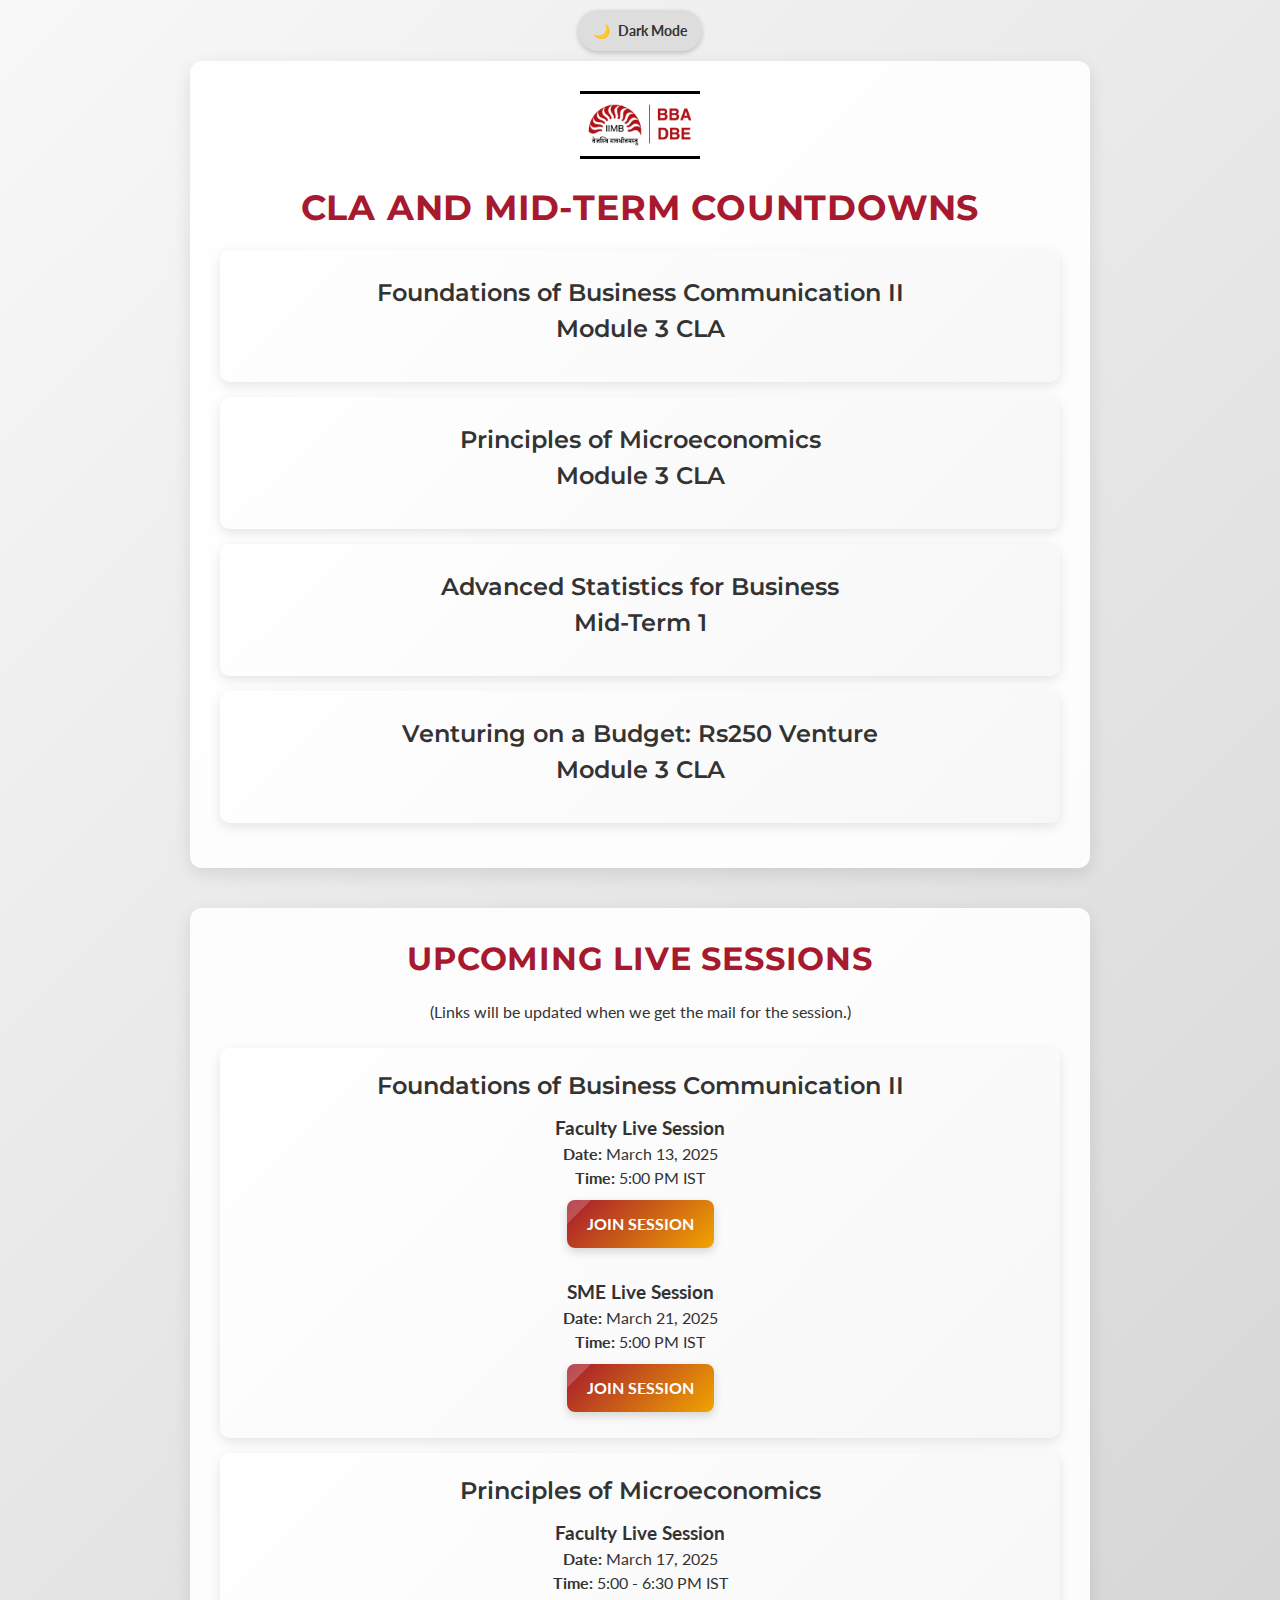
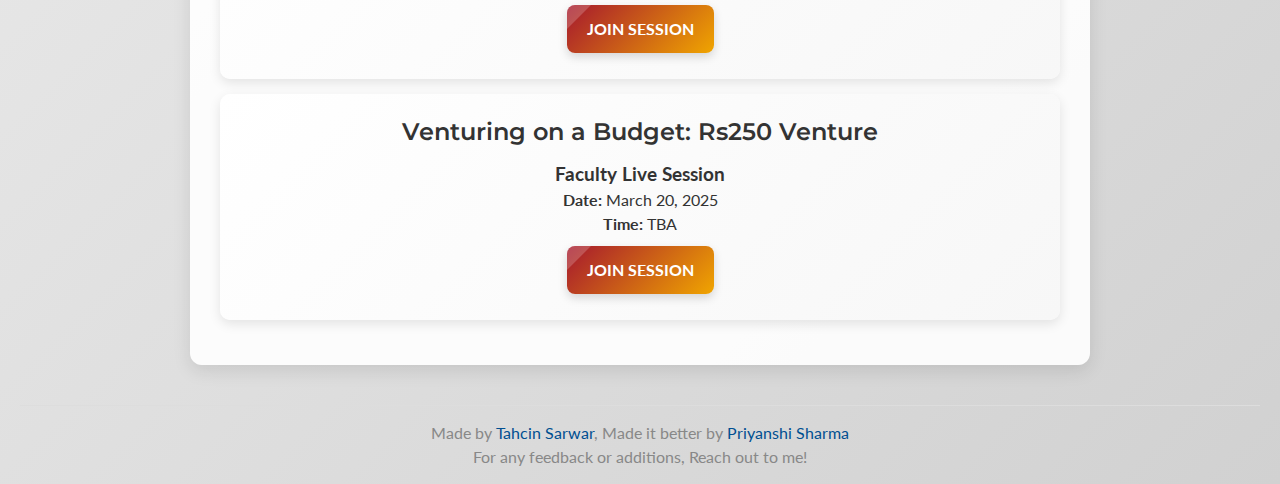
==== index.html @ 7d08bcef "Update index.html" ====
<!DOCTYPE html>
<html lang="en">
<head>
    <meta charset="UTF-8">
    <meta name="viewport" content="width=device-width, initial-scale=1.0">
    <title>Deadline Dash</title>
    <link rel="stylesheet" href="styles.css">
    <link href="https://fonts.googleapis.com/css2?family=Montserrat:wght@500;700&family=Lato:wght@300;400&display=swap" rel="stylesheet">
    <link rel="icon" href="favicon.ico" type="image/x-icon">
    <link rel="apple-touch-icon" sizes="180x180" href="/apple-touch-icon.png">
    <link rel="icon" type="image/png" sizes="32x32" href="/favicon-32x32.png">
    <link rel="icon" type="image/png" sizes="16x16" href="/favicon-16x16.png">
</head>
<body>
    <div class="toggle-container" id="darkModeToggle">
        <span id="toggleIcon">🌙</span> <span id="toggleText">Dark Mode</span>
    </div>    

    <div class="countdown">
        <div class="logo-container">
            <img src="bbadbe.jpg" alt="BBA DBE Logo" class="logo">
        </div>        
        <h1>CLA and Mid-Term Countdowns</h1>
        <div id="countdown1" class="event">
            <h2>Foundations of Business Communication II<br> Module 3 CLA</h2>
            <div id="timer1"></div>
        </div>
        <div id="countdown2" class="event">
            <h2>Principles of Microeconomics<br> Module 3 CLA</h2>
            <div id="timer2"></div>
        </div>
        <div id="countdown3" class="event">
            <h2>Advanced Statistics for Business<br> Mid-Term 1 </h2>
            <div id="timer3"></div>
        </div>
        <div id="countdown4" class="event">
            <h2>Venturing on a Budget: Rs250 Venture<br>Module 3 CLA </h2>
            <div id="timer4"></div>
        </div>
    </div>
    <div class="live-sessions">
        <h1>Upcoming Live Sessions</h1>
        <p>(Links will be updated when we get the mail for the session.)</p><br>
    
        <div class="session">
            <h2>Foundations of Business Communication II </h2>
            <h3>Faculty Live Session </h3>
            <p><strong>Date:</strong> March 13, 2025</p>
            <p><strong>Time:</strong> 5:00 PM IST</p>
            <a href="" target="_blank" class="join-button">Join Session</a><br><br>
            <h3>SME Live Session </h3>
            <p><strong>Date:</strong> March 21, 2025</p>
            <p><strong>Time:</strong> 5:00 PM IST</p>
            <a href="" target="_blank" class="join-button">Join Session</a>
        </div>
    
        <div class="session">
            <h2>Principles of Microeconomics</h2>
            <h3>Faculty Live Session </h3>
            <p><strong>Date:</strong> March 17, 2025</p>
            <p><strong>Time:</strong> 5:00 - 6:30 PM IST</p>
            <a href="" target="_blank" class="join-button">Join Session</a>
        </div>
    
        <div class="session">
            <h2>Venturing on a Budget: Rs250 Venture</h2>
            <h3>Faculty Live Session </h3>
            <p><strong>Date:</strong> March 20, 2025</p>
            <p><strong>Time:</strong> TBA</p>
            <a href="" target="_blank" class="join-button">Join Session</a>
        </div>
    </div>

    <footer>
        Made by <a href="https://www.linkedin.com/in/tahcinsarwar/" target="_blank">Tahcin Sarwar</a>, Made it better by <a href="https://www.linkedin.com/in/priyanshisharma20/" target="_blank">Priyanshi Sharma</a>
        <br> For any feedback or additions, Reach out to me!
    </footer>
    <script>
            window.va = window.va || function () { (window.vaq = window.vaq || []).push(arguments); };
    </script>
    <script defer src="/_vercel/insights/script.js"></script>
    <script src="script.js"></script>
</body>
</html>
---- styles.css ----
/* Global Styles */
* {
    margin: 0;
    padding: 0;
    box-sizing: border-box;
}

body {
    font-family: 'Lato', sans-serif;
    background: linear-gradient(135deg, #f8f8f8, #d1d1d1);
    color: #333;
    text-align: center;
    padding: 0px 20px;
    line-height: 1.5;
    transition: background 0.3s, color 0.3s;
}

/* Dark Mode */
body.dark-mode {
    background: linear-gradient(135deg, #121212, #1a1a1a);
    color: #f5f5f5;
}

/* Logo */
.logo-container {
    margin-bottom: 20px;
}

.logo {
    max-width: 120px;
    height: auto;
}

/* Countdown Container */
.countdown {
    max-width: 900px;
    margin: 0 auto;
    padding: 30px;
    background: rgba(255, 255, 255, 0.9);
    border-radius: 12px;
    box-shadow: 0 6px 18px rgba(0, 0, 0, 0.1);
    text-align: center;
    transition: background 0.3s, box-shadow 0.3s;
}

body.dark-mode .countdown {
    background: rgba(20, 20, 20, 0.9);
    box-shadow: 0 6px 18px rgba(255, 255, 255, 0.1);
}

/* Headings */
h1 {
    font-family: 'Montserrat', sans-serif;
    font-size: 2.2em;
    color: #a6192e;
    margin-bottom: 20px;
    font-weight: 700;
    letter-spacing: 0.8px;
    text-transform: uppercase;
    line-height: 1.3;
}

body.dark-mode h1 {
    color: #f0a500;
}

h2 {
    font-family: 'Montserrat', sans-serif;
    font-size: 1.5em;
    color: #333;
    margin-bottom: 10px;
    font-weight: 600;
}

body.dark-mode h2 {
    color: #f5f5f5;
}

/* Timer */
#timer1, #timer2, #timer3, #timer4 {
    font-size: 1.8em;
    font-weight: 600;
    color: #a6192e;
    letter-spacing: 1px;
    margin-top: 10px;
}

body.dark-mode #timer1, 
body.dark-mode #timer2, 
body.dark-mode #timer3, 
body.dark-mode #timer4 {
    color: #f0a500;
}

/* Event Boxes */
.event {
    background: linear-gradient(135deg, #ffffff, #f7f7f7);
    padding: 25px;
    margin-bottom: 15px;
    border-radius: 10px;
    box-shadow: 0 4px 12px rgba(0, 0, 0, 0.1);
    transition: transform 0.3s ease, box-shadow 0.3s ease;
}

.event:hover {
    transform: translateY(-4px);
    box-shadow: 0 6px 18px rgba(0, 0, 0, 0.12);
}

body.dark-mode .event {
    background: linear-gradient(135deg, #222, #2a2a2a);
    box-shadow: 0 4px 12px rgba(255, 255, 255, 0.1);
}

/* Toggle Button */
.toggle-container {
    margin: 10px auto;
    display: flex;
    justify-content: center;
    background: #ddd;
    padding: 10px 15px;
    border-radius: 20px;
    cursor: pointer;
    font-size: 14px;
    font-weight: bold;
    align-items: center;
    gap: 8px;
    box-shadow: 0px 2px 5px rgba(0, 0, 0, 0.2);
    transition: background 0.3s, color 0.3s;
    width: fit-content;
}

body.dark-mode .toggle-container {
    background: #444;
    color: white;
}

/* Footer */
footer {
    margin-top: 25px;
    font-size: 1em;
    color: #888;
    text-align: center;
    padding: 15px 0;
    border-top: 1px solid #ddd;
}

footer a {
    color: #004F91;
    text-decoration: none;
}

footer a:hover {
    text-decoration: underline;
}

/* Dark Mode Footer */
body.dark-mode footer {
    color: #bbb;
    border-top: 1px solid #444;
}

body.dark-mode footer a {
    color: #f0a500;
}

/* Responsive Design */
@media (max-width: 768px) {
    body {
        padding: 0px 15px;
    }

    .countdown {
        padding: 25px;
        max-width: 100%;
    }

    h1 {
        font-size: 2em;
    }

    h2 {
        font-size: 1.3em;
    }

    .logo {
        max-width: 100px;
    }
}

/* iPhone 12 and smaller screens */
@media (max-width: 430px) {
    body {
        padding: 0px 10px;
    }

    .countdown {
        padding: 20px;
    }

    h1 {
        font-size: 1.8em;
    }

    h2 {
        font-size: 1.2em;
    }

    .logo {
        max-width: 90px;
    }

    .event {
        padding: 20px;
    }

    footer {
        font-size: 0.9em;
    }
}


.event {
    cursor: pointer;
    transition: transform 0.3s ease, box-shadow 0.3s ease, background 0.3s ease, color 0.3s ease;
}

/* Light Mode Hover */
.event:hover {
    background: linear-gradient(135deg, #a6192e, #f0a500); /* Red to Gold Gradient */
    box-shadow: 0 10px 25px rgba(240, 165, 0, 0.4); /* Soft glow effect */
    color: white;
}

.event:hover h2 {
    color: white;
}

/* Dark Mode Adjustments */
body.dark-mode .event {
    background: linear-gradient(135deg, #222, #2a2a2a); /* Subtle dark gradient */
    box-shadow: 0 4px 12px rgba(255, 255, 255, 0.1);
}

body.dark-mode .event:hover {
    background: linear-gradient(135deg, #f0a500, #a6192e); /* Reverse Gold-to-Red for contrast */
    box-shadow: 0 10px 25px rgba(255, 165, 0, 0.4); /* Warm glow effect */
    color: #fff;
}

body.dark-mode .event:hover h2 {
    color: #fff;
}

/* Press effect */
.event:active {
    transform: scale(0.98);
}


/* Live Sessions Section */
.live-sessions {
    max-width: 900px;
    margin: 40px auto;
    padding: 30px;
    background: rgba(255, 255, 255, 0.9);
    border-radius: 12px;
    box-shadow: 0 6px 18px rgba(0, 0, 0, 0.1);
    text-align: center;
    transition: background 0.3s, box-shadow 0.3s;
}

body.dark-mode .live-sessions {
    background: rgba(20, 20, 20, 0.9);
    box-shadow: 0 6px 18px rgba(255, 255, 255, 0.1);
}

.live-sessions h1 {
    font-family: 'Montserrat', sans-serif;
    font-size: 2em;
    color: #a6192e;
    margin-bottom: 20px;
    font-weight: 700;
    text-transform: uppercase;
}

body.dark-mode .live-sessions h1 {
    color: #f0a500;
}

/* Individual Session Boxes */
.session {
    background: linear-gradient(135deg, #ffffff, #f7f7f7);
    padding: 20px;
    margin-bottom: 15px;
    border-radius: 10px;
    box-shadow: 0 4px 12px rgba(0, 0, 0, 0.1);
    transition: transform 0.3s ease, box-shadow 0.3s ease;
}

.session:hover {
    transform: translateY(-4px);
    box-shadow: 0 6px 18px rgba(0, 0, 0, 0.15);
}

body.dark-mode .session {
    background: linear-gradient(135deg, #222, #2a2a2a);
    box-shadow: 0 4px 12px rgba(255, 255, 255, 0.1);
}


/* Join Session Button */
.join-button {
    display: inline-block;
    margin-top: 10px;
    padding: 12px 20px;
    background: linear-gradient(135deg, #a6192e, #f0a500);
    color: white;
    font-weight: bold;
    text-transform: uppercase;
    text-decoration: none;
    border-radius: 8px;
    transition: background 0.4s ease, transform 0.3s ease, box-shadow 0.3s ease;
    box-shadow: 0 4px 10px rgba(0, 0, 0, 0.15);
    position: relative;
    overflow: hidden;
}

/* Hover Effect: Smooth Scaling + Glow */
.join-button:hover {
    background: linear-gradient(135deg, #f0a500, #a6192e);
    transform: scale(1.05); /* Subtle enlarge effect */
    box-shadow: 0 12px 25px rgba(0, 0, 0, 0.25); /* Stronger glow */
}

/* Click (Press) Effect */
.join-button:active {
    transform: scale(0.98); /* Slight press-down effect */
    box-shadow: 0 6px 15px rgba(0, 0, 0, 0.2);
}

/* Animated Shine Effect */
.join-button::after {
    content: "";
    position: absolute;
    top: 0;
    left: -100%;
    width: 100%;
    height: 100%;
    background: rgba(255, 255, 255, 0.2);
    transform: skewX(-45deg);
    transition: left 0.6s ease-in-out;
}

.join-button:hover::after {
    left: 100%;
}

/* Dark Mode Adjustments */
body.dark-mode .join-button {
    background: linear-gradient(135deg, #f0a500, #a6192e);
}

body.dark-mode .join-button:hover {
    background: linear-gradient(135deg, #a6192e, #f0a500);
}
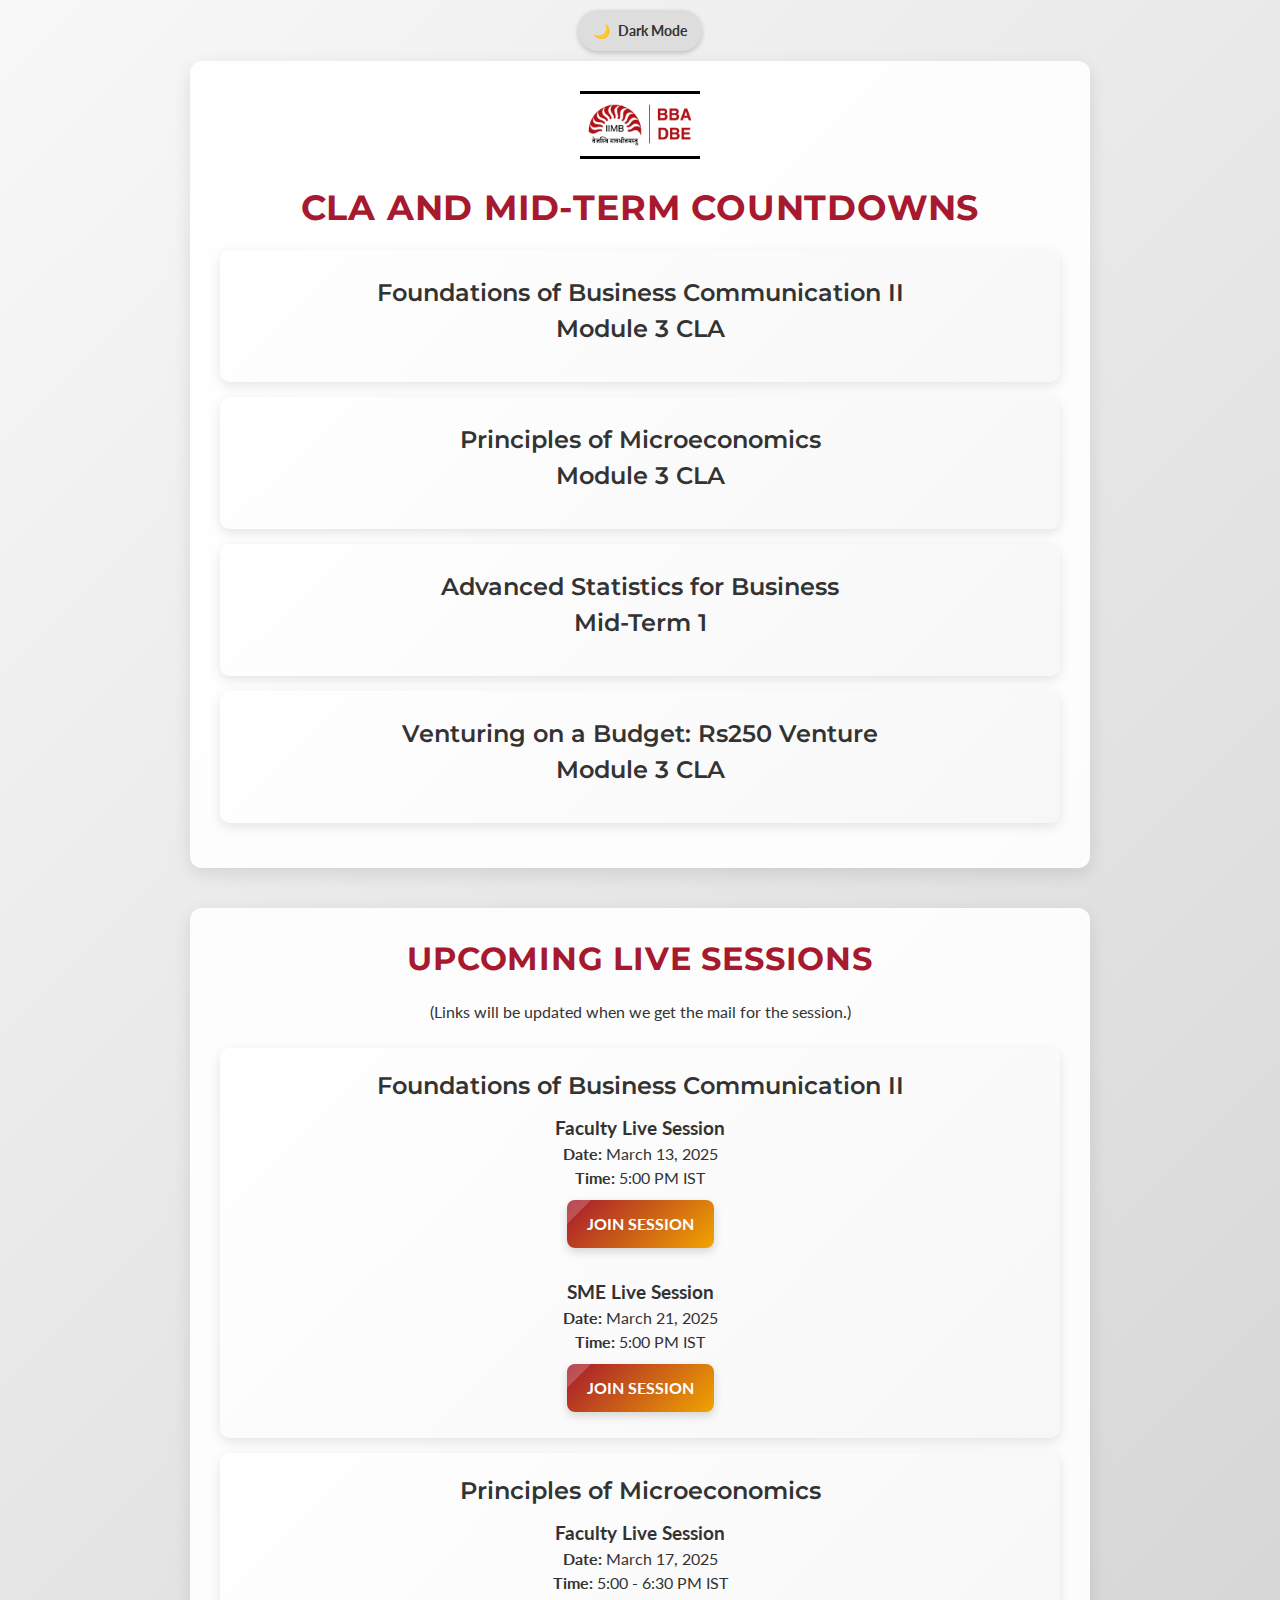
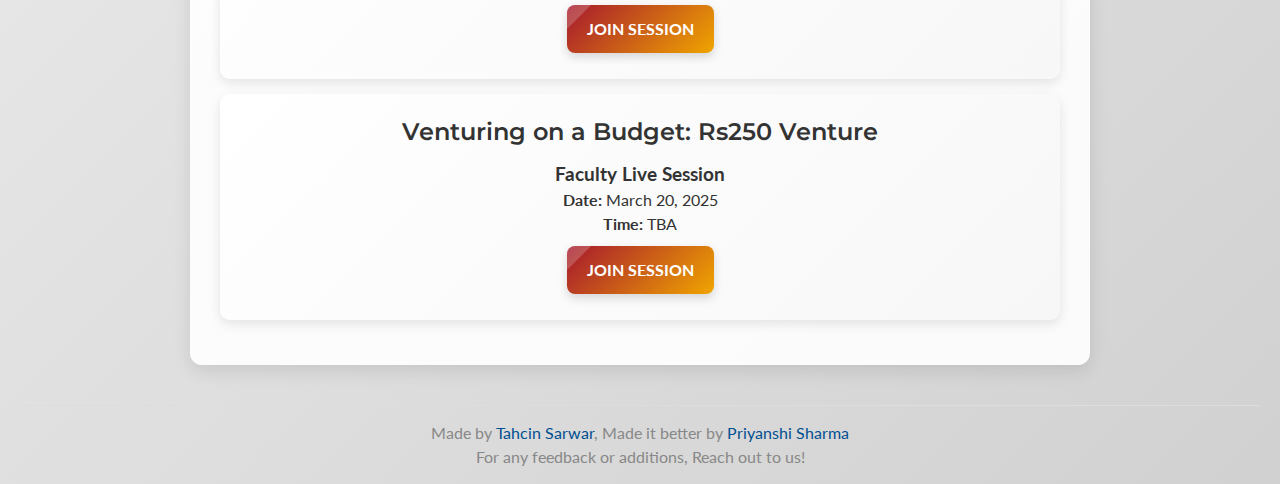
==== commit 1710dfc7: "Update index.html" ====
--- a/index.html
+++ b/index.html
@@ -73,7 +73,7 @@
 
     <footer>
         Made by <a href="https://www.linkedin.com/in/tahcinsarwar/" target="_blank">Tahcin Sarwar</a>, Made it better by <a href="https://www.linkedin.com/in/priyanshisharma20/" target="_blank">Priyanshi Sharma</a>
-        <br> For any feedback or additions, Reach out to me!
+        <br> For any feedback or additions, Reach out to us!
     </footer>
     <script>
             window.va = window.va || function () { (window.vaq = window.vaq || []).push(arguments); };
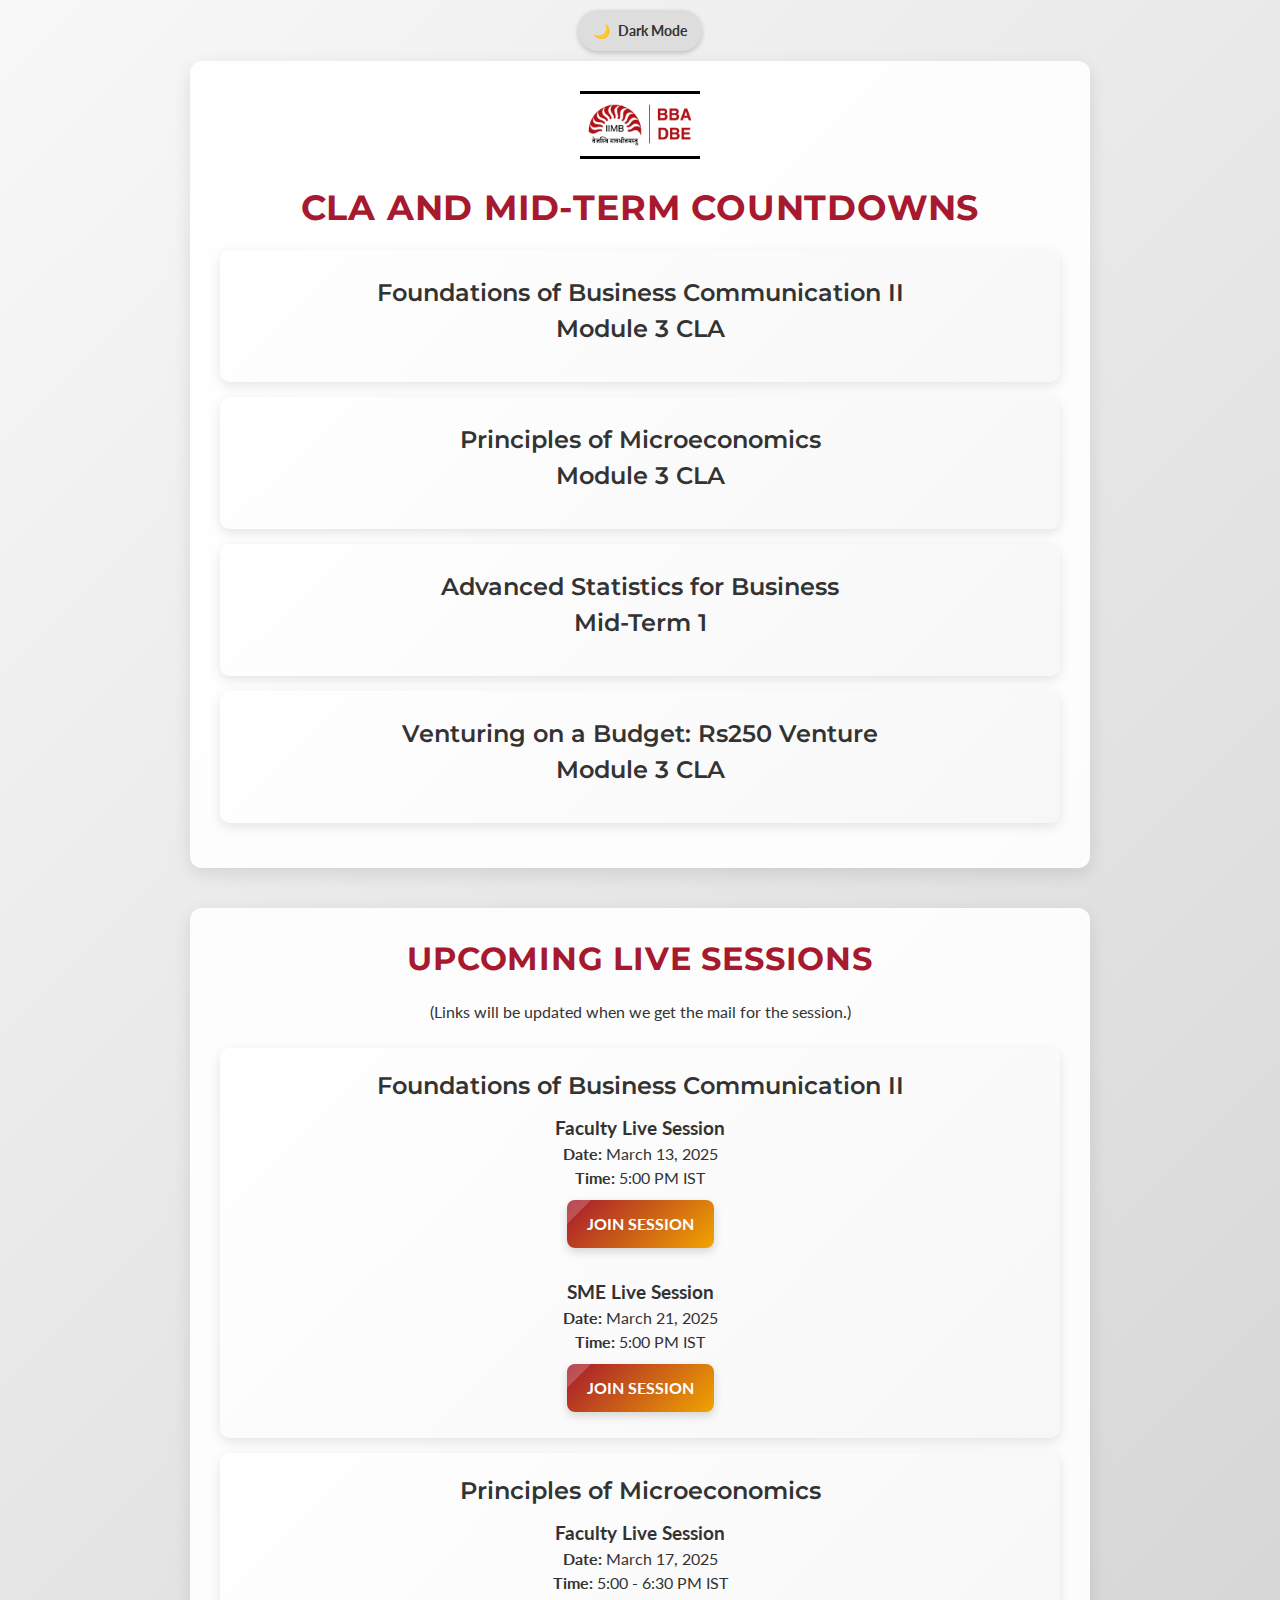
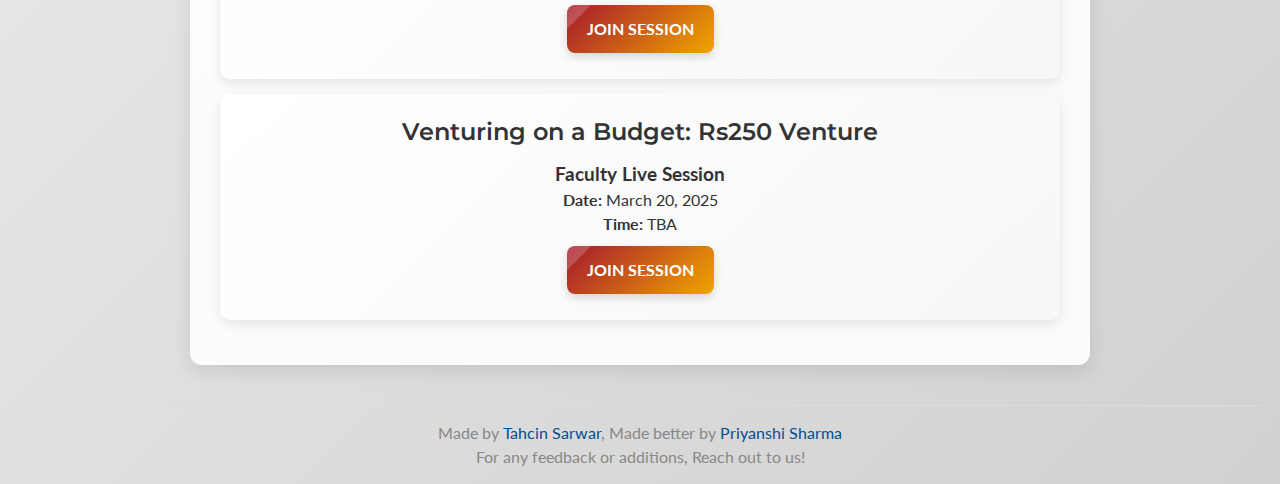
==== commit f58127f8: "Update index.html" ====
--- a/index.html
+++ b/index.html
@@ -6,10 +6,10 @@
     <title>Deadline Dash</title>
     <link rel="stylesheet" href="styles.css">
     <link href="https://fonts.googleapis.com/css2?family=Montserrat:wght@500;700&family=Lato:wght@300;400&display=swap" rel="stylesheet">
-    <link rel="icon" href="favicon.ico" type="image/x-icon">
-    <link rel="apple-touch-icon" sizes="180x180" href="/apple-touch-icon.png">
-    <link rel="icon" type="image/png" sizes="32x32" href="/favicon-32x32.png">
-    <link rel="icon" type="image/png" sizes="16x16" href="/favicon-16x16.png">
+    <link rel="icon" href="images/favicon.ico" type="image/x-icon">
+    <link rel="apple-touch-icon" sizes="180x180" href="images/apple-touch-icon.png">
+    <link rel="icon" type="image/png" sizes="32x32" href="images/favicon-32x32.png">
+    <link rel="icon" type="image/png" sizes="16x16" href="images/favicon-16x16.png">
 </head>
 <body>
     <div class="toggle-container" id="darkModeToggle">
@@ -72,13 +72,17 @@
     </div>
 
     <footer>
-        Made by <a href="https://www.linkedin.com/in/tahcinsarwar/" target="_blank">Tahcin Sarwar</a>, Made it better by <a href="https://www.linkedin.com/in/priyanshisharma20/" target="_blank">Priyanshi Sharma</a>
+        Made by <a href="https://www.linkedin.com/in/tahcinsarwar/" target="_blank">Tahcin Sarwar</a>, Made better by <a href="https://www.linkedin.com/in/priyanshisharma20/" target="_blank">Priyanshi Sharma</a>
         <br> For any feedback or additions, Reach out to us!
     </footer>
     <script>
             window.va = window.va || function () { (window.vaq = window.vaq || []).push(arguments); };
     </script>
     <script defer src="/_vercel/insights/script.js"></script>
+    <script>
+            window.si = window.si || function () { (window.siq = window.siq || []).push(arguments); };
+    </script>
+    <script defer src="/_vercel/speed-insights/script.js"></script>
     <script src="script.js"></script>
 </body>
 </html>
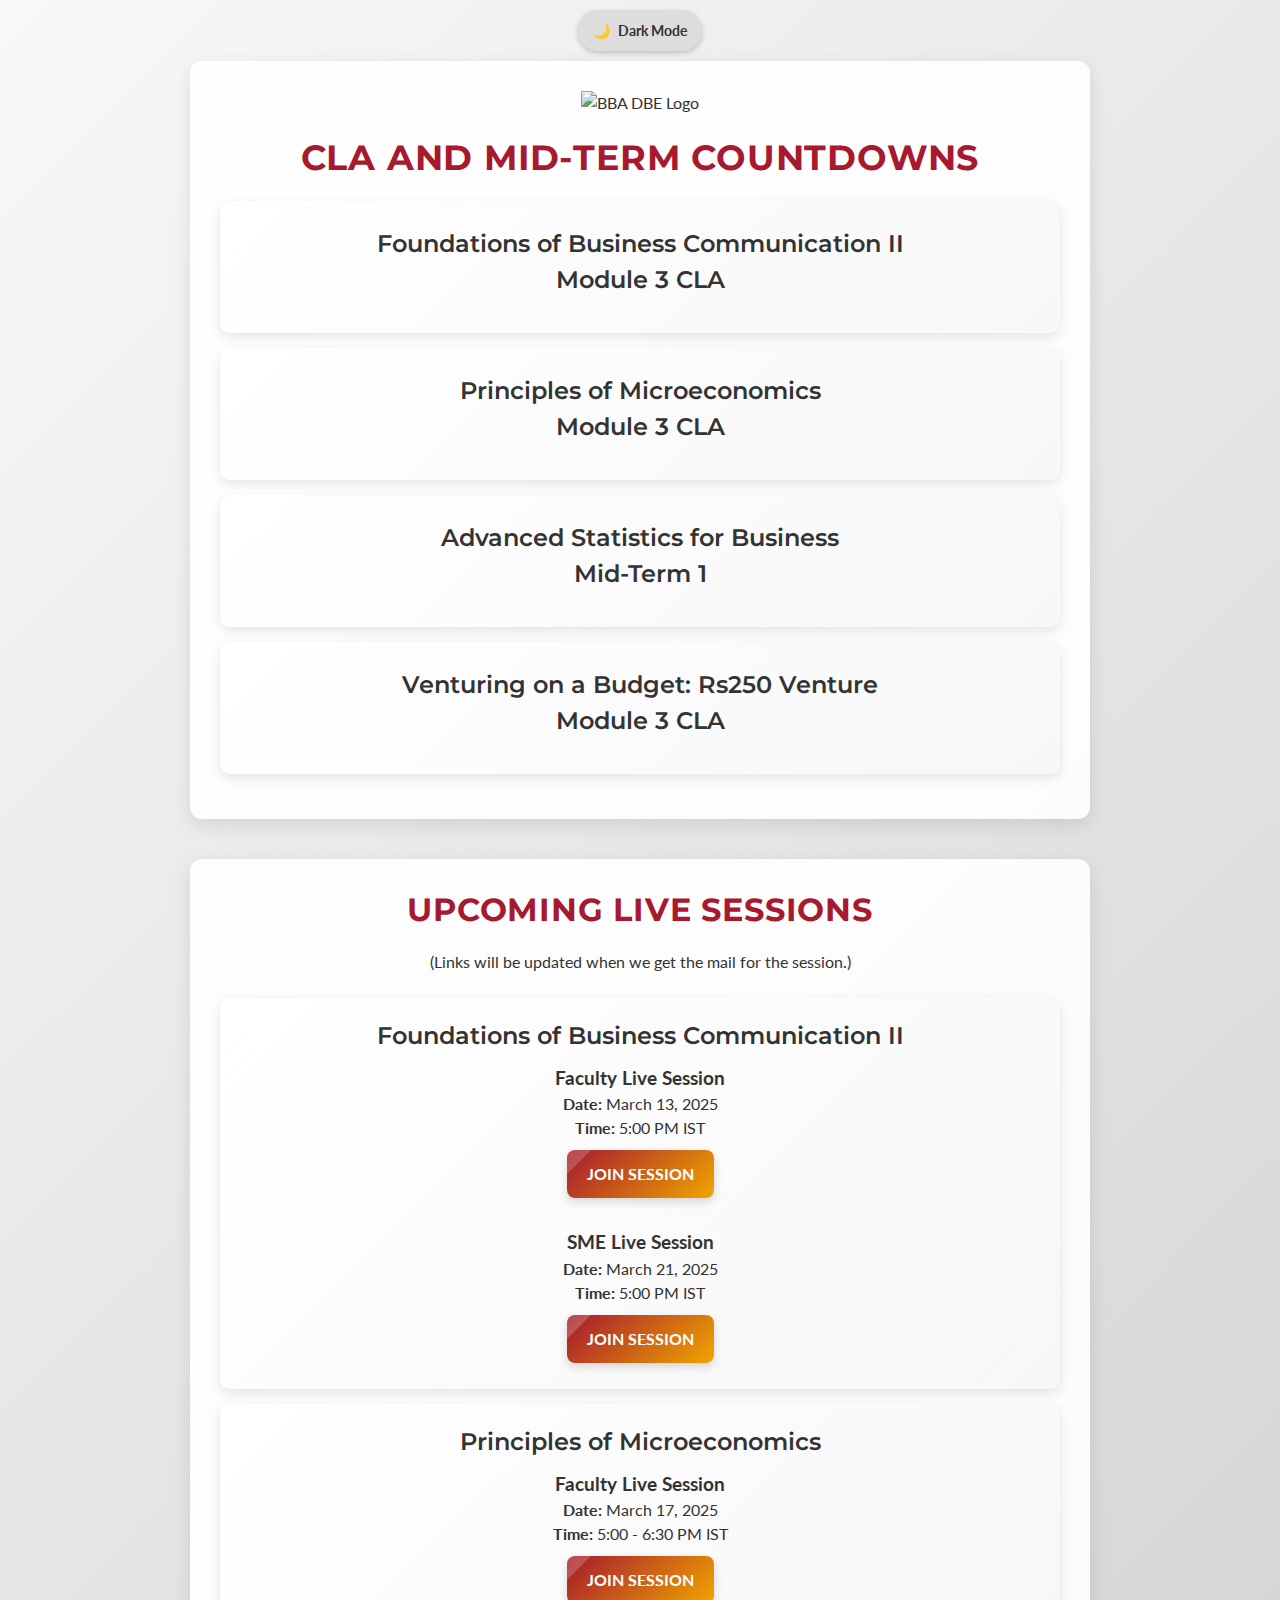
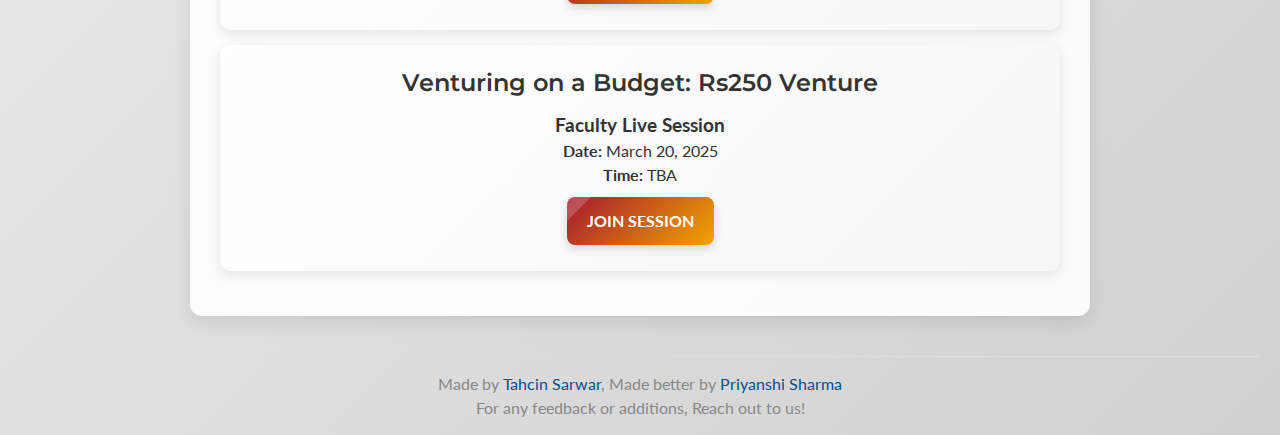
==== commit 47c92b50: "Update index.html" ====
--- a/index.html
+++ b/index.html
@@ -18,7 +18,7 @@
 
     <div class="countdown">
         <div class="logo-container">
-            <img src="bbadbe.jpg" alt="BBA DBE Logo" class="logo">
+            <img src="images/bbadbe.jpg" alt="BBA DBE Logo" class="logo">
         </div>        
         <h1>CLA and Mid-Term Countdowns</h1>
         <div id="countdown1" class="event">
